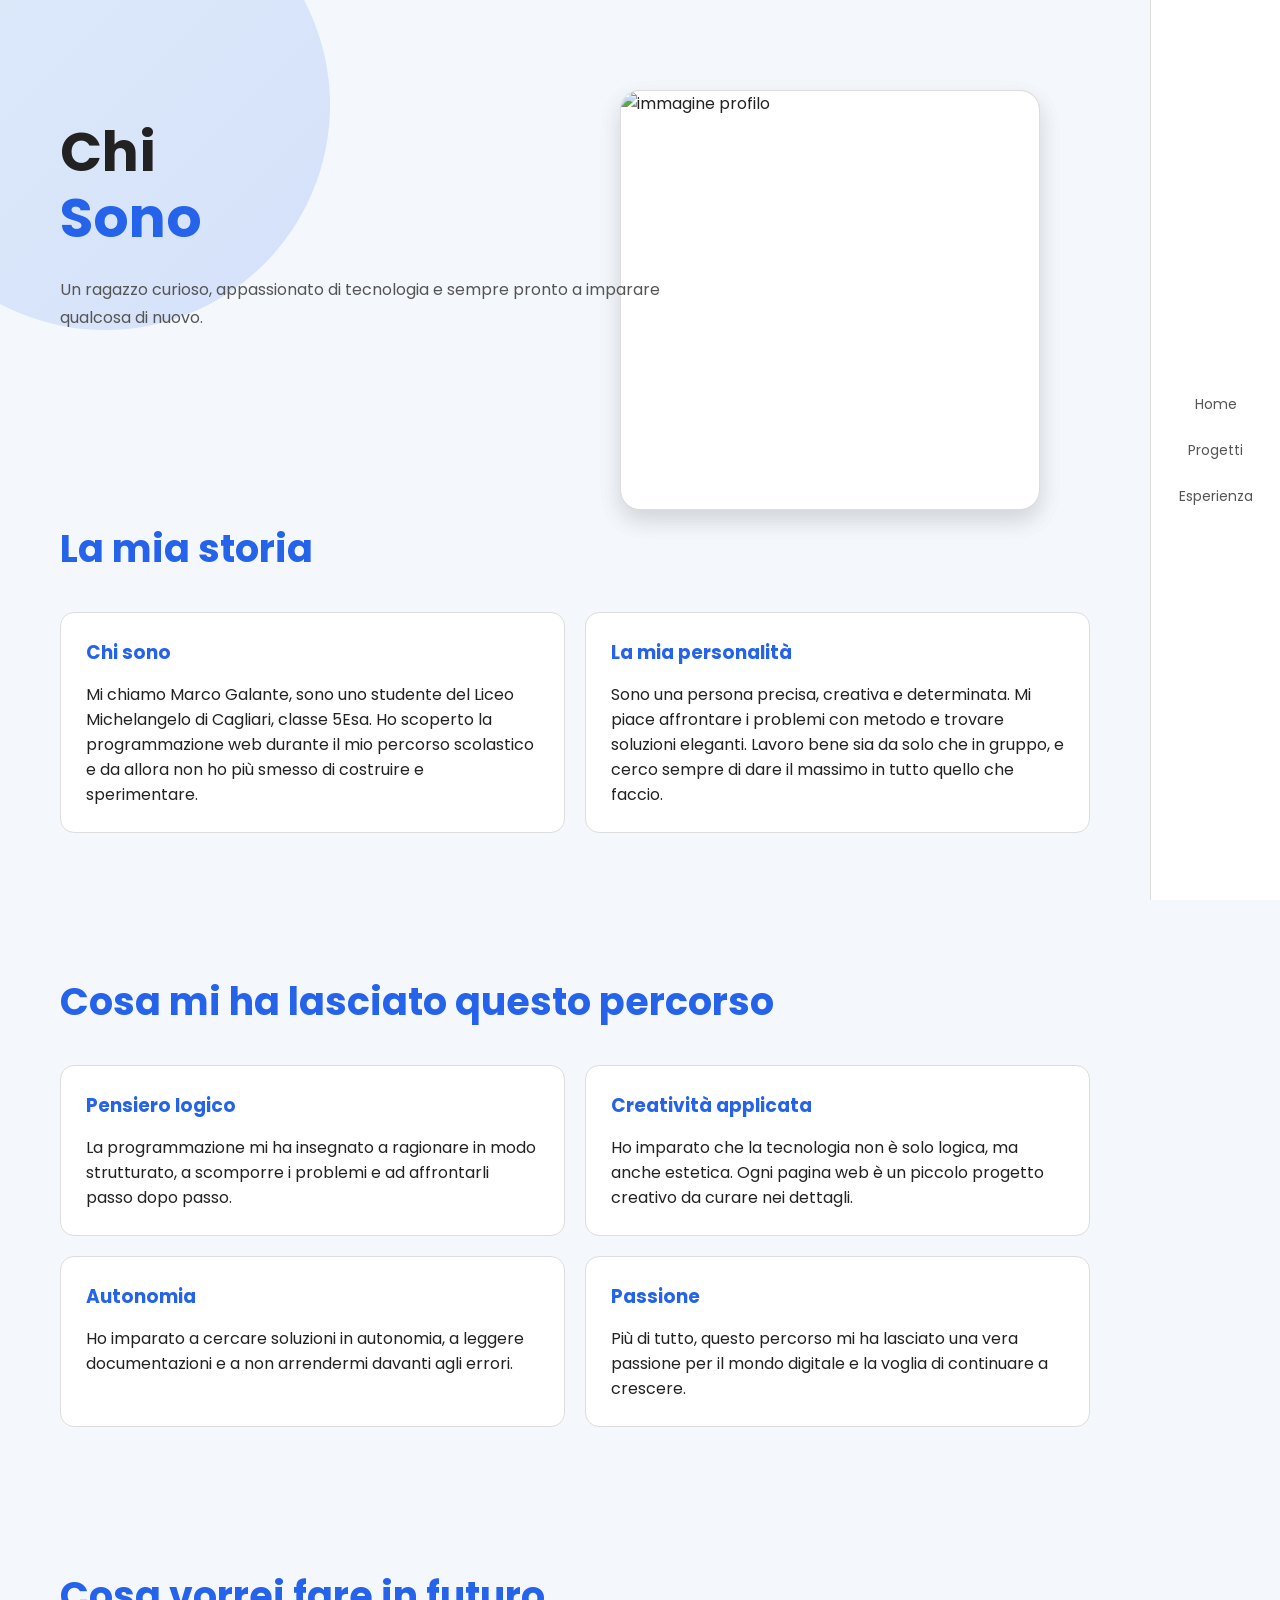
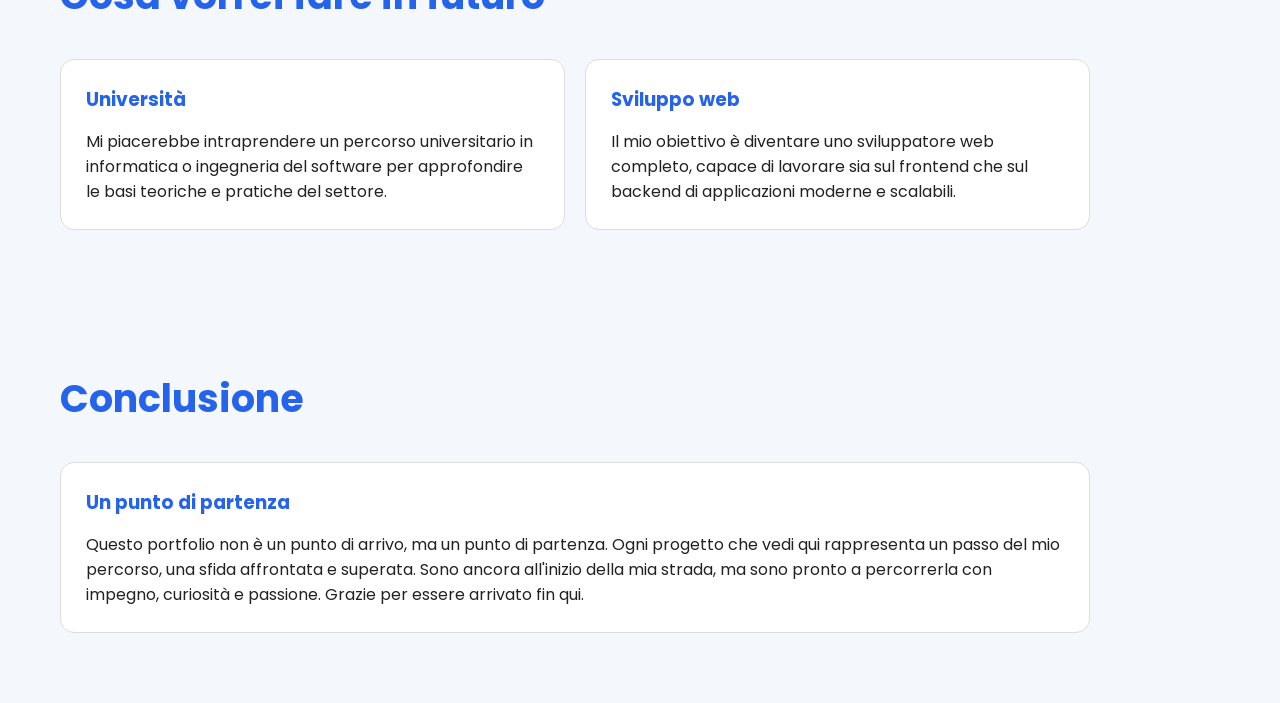
==== chisono.html @ 849cf940 "cambio effettivo" ====
<!DOCTYPE html>
<html lang="it">
<head>
    <meta charset="UTF-8">
    <meta name="viewport" content="width=device-width, initial-scale=1.0">
    <title>Chi Sono</title>
    <link rel="stylesheet" href="style.css">
    <link rel="preconnect" href="https://fonts.googleapis.com">
    <link href="https://fonts.googleapis.com/css2?family=Poppins:wght@300;400;500;600;700&display=swap" rel="stylesheet">
</head>
<body>

<!-- MENU -->
<div class="menu">
    <a href="index.html">Home</a>
    
    <a href="progetti.html">Progetti</a>
    <a href="esperienza.html">Esperienza</a>
</div>

<!-- CONTENUTO -->
<div class="contenuto">

    <!-- HERO -->
    <section class="sezione home">
        <div class="sfondo"></div>
        <h1>Chi<br><span>Sono</span></h1>
        <p>
            Un ragazzo curioso, appassionato di tecnologia
            e sempre pronto a imparare qualcosa di nuovo.
        </p>
    </section>

    <!-- DESCRIZIONE -->
    <section class="sezione animazione">
        <h2 class="titolo">La mia storia</h2>

        <div class="griglia">

            <div class="scheda">
                <h3>Chi sono</h3>
                <p>
                    Mi chiamo Marco Galante, sono uno studente
                    del Liceo Michelangelo di Cagliari, classe 5Esa.
                    Ho scoperto la programmazione web durante il mio
                    percorso scolastico e da allora non ho più smesso
                    di costruire e sperimentare.
                </p>
            </div>

            <div class="scheda">
                <h3>La mia personalità</h3>
                <p>
                    Sono una persona precisa, creativa e determinata.
                    Mi piace affrontare i problemi con metodo e trovare
                    soluzioni eleganti. Lavoro bene sia da solo che
                    in gruppo, e cerco sempre di dare il massimo
                    in tutto quello che faccio.
                </p>
            </div>

        </div>
    </section>

    <!-- COSA MI E' RIMASTO -->
    <section class="sezione animazione">
        <h2 class="titolo">Cosa mi ha lasciato questo percorso</h2>

        <div class="griglia">

            <div class="scheda">
                <h3>Pensiero logico</h3>
                <p>
                    La programmazione mi ha insegnato a ragionare
                    in modo strutturato, a scomporre i problemi
                    e ad affrontarli passo dopo passo.
                </p>
            </div>

            <div class="scheda">
                <h3>Creatività applicata</h3>
                <p>
                    Ho imparato che la tecnologia non è solo logica,
                    ma anche estetica. Ogni pagina web è un piccolo
                    progetto creativo da curare nei dettagli.
                </p>
            </div>

            <div class="scheda">
                <h3>Autonomia</h3>
                <p>
                    Ho imparato a cercare soluzioni in autonomia,
                    a leggere documentazioni e a non arrendermi
                    davanti agli errori.
                </p>
            </div>

            <div class="scheda">
                <h3>Passione</h3>
                <p>
                    Più di tutto, questo percorso mi ha lasciato
                    una vera passione per il mondo digitale e
                    la voglia di continuare a crescere.
                </p>
            </div>

        </div>
    </section>

    <!-- FUTURO -->
    <section class="sezione animazione">
        <h2 class="titolo">Cosa vorrei fare in futuro</h2>

        <div class="griglia">

            <div class="scheda">
                <h3>Università</h3>
                <p>
                    Mi piacerebbe intraprendere un percorso
                    universitario in informatica o ingegneria
                    del software per approfondire le basi
                    teoriche e pratiche del settore.
                </p>
            </div>

            <div class="scheda">
                <h3>Sviluppo web</h3>
                <p>
                    Il mio obiettivo è diventare uno sviluppatore
                    web completo, capace di lavorare sia sul
                    frontend che sul backend di applicazioni
                    moderne e scalabili.
                </p>
            </div>

        </div>
    </section>

    <!-- CONCLUSIONE -->
    <section class="sezione animazione">
        <h2 class="titolo">Conclusione</h2>

        <div class="scheda">
            <h3>Un punto di partenza</h3>
            <p>
                Questo portfolio non è un punto di arrivo,
                ma un punto di partenza. Ogni progetto che
                vedi qui rappresenta un passo del mio percorso,
                una sfida affrontata e superata. Sono ancora
                all'inizio della mia strada, ma sono pronto
                a percorrerla con impegno, curiosità e passione.
                Grazie per essere arrivato fin qui.
            </p>
        </div>
    </section>

</div>
<div class="box-immagine">

    <img src="immagine.jpg" alt="immagine profilo">

</div>
<div class="box-immagine">

    <img src="immagine.jpg" alt="immagine profilo">

</div>

<script src="script.js"></script>
</body>
</html>
---- style.css ----
*{
    margin:0;
    padding:0;
    box-sizing:border-box;
    scroll-behavior:smooth;
}

body{
    font-family:Poppins,sans-serif;
    background:#f4f7fb;
    color:#222;
}

/* MENU */

.menu{
    position:fixed;
    top:0;
    right:0;
    width:130px;
    height:100vh;
    background:white;
    border-left:1px solid #dcdcdc;

    display:flex;
    flex-direction:column;
    justify-content:center;
    align-items:center;
    gap:25px;

    z-index:100;
}

.menu a{
    text-decoration:none;
    color:#555;
    font-size:14px;
    transition:0.3s;
}

.menu a:hover{
    color:#2563eb;
}

/* CONTENUTO */

.contenuto{
    width:calc(100% - 130px);
}

/* SEZIONI */

.sezione{
    padding:70px 60px;
}

/* HOME */

.home{
    min-height:50vh;
    
    display:flex;
    flex-direction:column;
    justify-content:center;

    position:relative;
    overflow:hidden;
}

.sfondo{
    position:absolute;
    width:450px;
    height:450px;
    background:linear-gradient(135deg,#60a5fa,#2563eb);
    border-radius:50%;
    top:-120px;
    left:-120px;
    opacity:0.15;
}

.home h1{
    font-size:55px;
    line-height:1.2;
    z-index:1;
}

.home span{
    color:#2563eb;
}

.scritta{
    margin-top:15px;
    font-size:24px;
    color:#555;
    z-index:1;
}

.home p{
    margin-top:25px;
    max-width:650px;
    line-height:1.7;
    color:#555;
    z-index:1;
}

/* BOTTONE */

.bottone{
    margin-top:30px;
    width:190px;
    padding:13px;
    border:none;
    border-radius:10px;
    background:#2563eb;
    color:white;
    cursor:pointer;
    transition:0.3s;
    font-weight:600;
}

.bottone:hover{
    background:#1d4ed8;
    transform:translateY(-3px);
}

/* TITOLI */

.titolo{
    font-size:38px;
    margin-bottom:35px;
    color:#2563eb;
}

/* CHI SONO */

.griglia{
    display:grid;
    grid-template-columns:1fr 1fr;
    gap:20px;
}

.scheda{
    background:white;
    padding:25px;
    border-radius:14px;
    border:1px solid #ddd;
    transition:0.3s;
}

.scheda:hover{
    transform:translateY(-5px);
    box-shadow:0 8px 20px rgba(0,0,0,0.08);
}

.scheda h3{
    margin-bottom:15px;
    color:#2563eb;
}
.scheda-centrata{
    grid-column: 1 / -1;
    width: 50%;
    margin: 0 auto;
}

/* COMPETENZE */

.competenza{
    margin-bottom:25px;
}

.riga{
    display:flex;
    justify-content:space-between;
    margin-bottom:8px;
}

.barra{
    width:100%;
    height:10px;
    background:#dbeafe;
    border-radius:10px;
    overflow:hidden;
}

.colore{
    width:0;
    height:100%;
    background:linear-gradient(to right,#60a5fa,#2563eb);
    border-radius:10px;
    transition:2s;
}

/* PROGETTI */

.progetti{
    display:grid;
    grid-template-columns:repeat(auto-fit,minmax(240px,1fr));
    gap:20px;
}

.progetto{
    background:white;
    border-radius:14px;
    overflow:hidden;
    border:1px solid #ddd;
    transition:0.3s;
}

.progetto:hover{
    transform:translateY(-5px);
    box-shadow:0 8px 20px rgba(0,0,0,0.08);
}

.progetto img{
    width:100%;
    height:180px;
    object-fit:cover;
}

.testo{
    padding:20px;
}

.testo h3{
    margin-bottom:10px;
    color:#2563eb;
}

.testo p{
    color:#555;
    line-height:1.5;
}

/* CONTATTI */

form{
    max-width:550px;

    display:flex;
    flex-direction:column;
    gap:15px;
}

input,
textarea{
    padding:15px;
    border:1px solid #ccc;
    border-radius:10px;
    font-family:Poppins,sans-serif;
}

textarea{
    resize:none;
    height:160px;
}

/* ANIMAZIONI */

.animazione{
    opacity:0;
    transform:translateY(40px);
    transition:1s;
}

.animazione.attiva{
    opacity:1;
    transform:translateY(0);
}

/* RESPONSIVE */

@media(max-width:900px){

    .menu{
        width:100%;
        height:70px;
        bottom:0;
        top:auto;

        flex-direction:row;
    }

    .contenuto{
        width:100%;
    }

    .sezione{
        padding:50px 25px 100px;
    }

    .home h1{
        font-size:40px;
    }

    .griglia{
        grid-template-columns:1fr;
    }
.contenitore-home{
    flex-direction:column;
}
.box-immagine{
    display:none;
}


}
.contenitore-home{
    display:flex;
    justify-content:space-between;
    align-items:center;
    gap:40px;
    position:relative;
    z-index:1;
}

.testo-home{
    flex:1;
}

.box-immagine{
    width:420px;
    height:420px;
    margin-right:200px;
    margin-top:10px;
    position:absolute;
    top:80px;
    right:40px;
    
    background:white;
    border-radius:20px;
    overflow:hidden;

    border:1px solid #ddd;

    box-shadow:0 10px 25px rgba(0,0,0,0.08);
}
@media(min-width:901px) and (max-width:1024px){

    .menu{
        width:100px;
    }

    .contenuto{
        width:calc(100% - 100px);
    }

    .sezione{
        padding:50px 35px;
    }

    .home h1{
        font-size:42px;
    }

    .griglia{
        grid-template-columns:1fr 1fr;
    }

    .progetti{
        grid-template-columns:repeat(2,1fr);
    }

    .box-immagine{
        width:200px;
        height:200px;
        margin-right:100px;
    }

}

@media(min-width:1025px) and (max-width:1180px){

    .menu{
        width:110px;
    }

    .contenuto{
        width:calc(100% - 110px);
    }

    .sezione{
        padding:55px 40px;
    }

    .home h1{
        font-size:46px;
    }

    .griglia{
        grid-template-columns:1fr 1fr;
    }

    .progetti{
        grid-template-columns:repeat(2,1fr);
    }

    .box-immagine{
        width:320px;
        height:320px;
        margin-right:120px;
    }

}
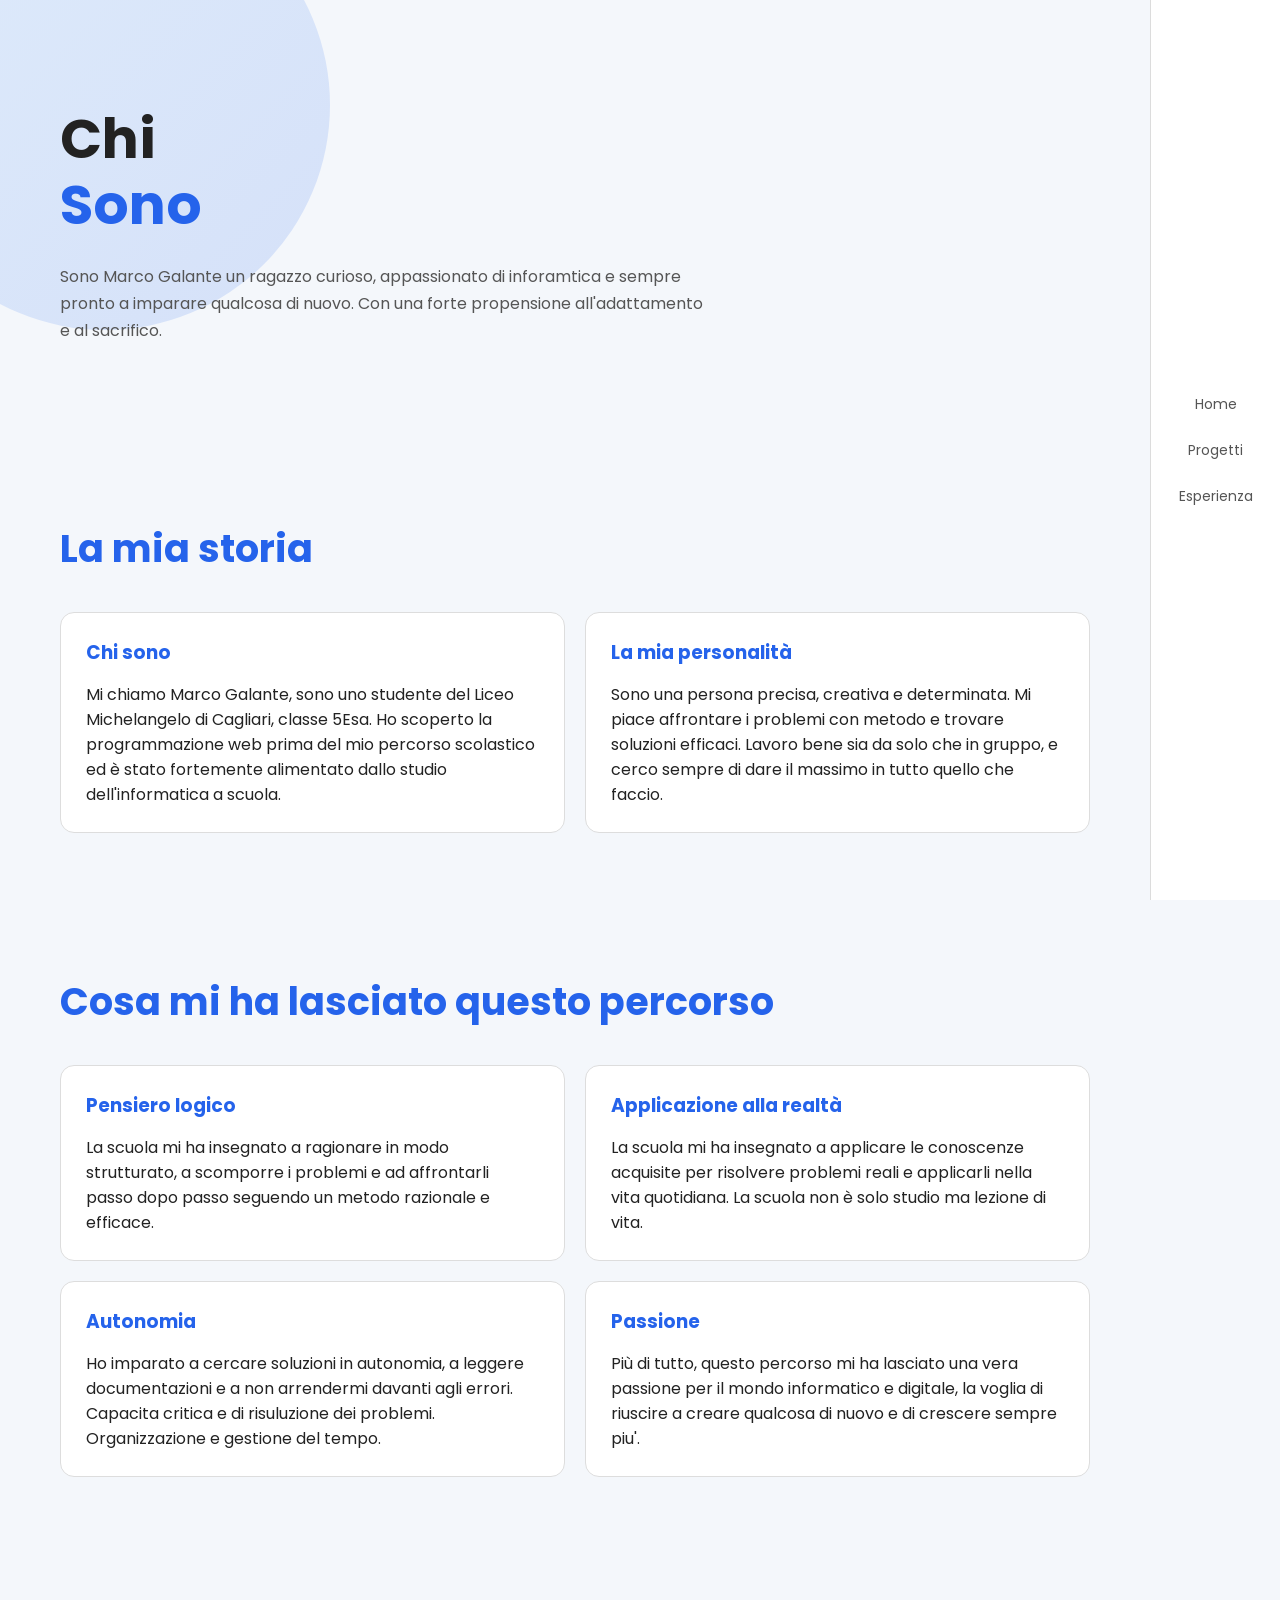
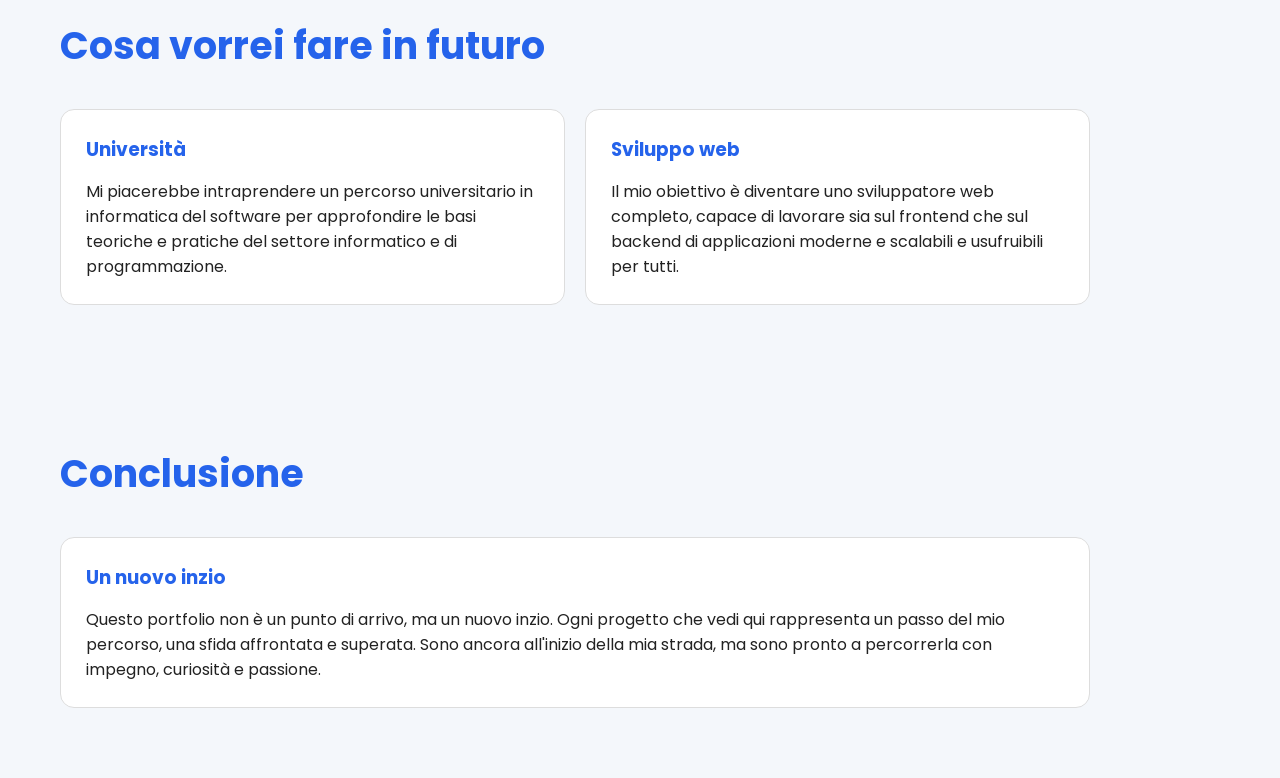
==== commit eb56ea6b: "finuto tutto" ====
--- a/chisono.html
+++ b/chisono.html
@@ -26,8 +26,8 @@
         <div class="sfondo"></div>
         <h1>Chi<br><span>Sono</span></h1>
         <p>
-            Un ragazzo curioso, appassionato di tecnologia
-            e sempre pronto a imparare qualcosa di nuovo.
+            Sono Marco Galante un ragazzo curioso, appassionato di inforamtica
+            e sempre pronto a imparare qualcosa di nuovo. Con una forte propensione all'adattamento e al sacrifico.
         </p>
     </section>
 
@@ -42,9 +42,9 @@
                 <p>
                     Mi chiamo Marco Galante, sono uno studente
                     del Liceo Michelangelo di Cagliari, classe 5Esa.
-                    Ho scoperto la programmazione web durante il mio
-                    percorso scolastico e da allora non ho più smesso
-                    di costruire e sperimentare.
+                    Ho scoperto la programmazione web prima del mio
+                    percorso scolastico ed è stato fortemente alimentato dallo
+                    studio dell'informatica a scuola.
                 </p>
             </div>
 
@@ -53,7 +53,7 @@
                 <p>
                     Sono una persona precisa, creativa e determinata.
                     Mi piace affrontare i problemi con metodo e trovare
-                    soluzioni eleganti. Lavoro bene sia da solo che
+                    soluzioni efficaci. Lavoro bene sia da solo che
                     in gruppo, e cerco sempre di dare il massimo
                     in tutto quello che faccio.
                 </p>
@@ -71,18 +71,18 @@
             <div class="scheda">
                 <h3>Pensiero logico</h3>
                 <p>
-                    La programmazione mi ha insegnato a ragionare
+                    La scuola mi ha insegnato a ragionare
                     in modo strutturato, a scomporre i problemi
-                    e ad affrontarli passo dopo passo.
+                    e ad affrontarli passo dopo passo seguendo un metodo razionale e efficace.
                 </p>
             </div>
 
             <div class="scheda">
-                <h3>Creatività applicata</h3>
+                <h3>Applicazione alla realtà</h3>
                 <p>
-                    Ho imparato che la tecnologia non è solo logica,
-                    ma anche estetica. Ogni pagina web è un piccolo
-                    progetto creativo da curare nei dettagli.
+                    La scuola mi ha insegnato a applicare
+                    le conoscenze acquisite per risolvere problemi
+                    reali e applicarli nella vita quotidiana. La scuola non è solo studio ma lezione di vita.
                 </p>
             </div>
 
@@ -91,7 +91,8 @@
                 <p>
                     Ho imparato a cercare soluzioni in autonomia,
                     a leggere documentazioni e a non arrendermi
-                    davanti agli errori.
+                    davanti agli errori. Capacita critica e di risuluzione dei problemi.
+                    Organizzazione e gestione del tempo.
                 </p>
             </div>
 
@@ -99,8 +100,8 @@
                 <h3>Passione</h3>
                 <p>
                     Più di tutto, questo percorso mi ha lasciato
-                    una vera passione per il mondo digitale e
-                    la voglia di continuare a crescere.
+                    una vera passione per il mondo informatico e digitale,
+                    la voglia di riuscire a creare qualcosa di nuovo e di crescere sempre piu'.
                 </p>
             </div>
 
@@ -117,9 +118,9 @@
                 <h3>Università</h3>
                 <p>
                     Mi piacerebbe intraprendere un percorso
-                    universitario in informatica o ingegneria
+                    universitario in informatica
                     del software per approfondire le basi
-                    teoriche e pratiche del settore.
+                    teoriche e pratiche del settore informatico e di programmazione.
                 </p>
             </div>
 
@@ -129,7 +130,7 @@
                     Il mio obiettivo è diventare uno sviluppatore
                     web completo, capace di lavorare sia sul
                     frontend che sul backend di applicazioni
-                    moderne e scalabili.
+                    moderne e scalabili e usufruibili per tutti.
                 </p>
             </div>
 
@@ -141,30 +142,21 @@
         <h2 class="titolo">Conclusione</h2>
 
         <div class="scheda">
-            <h3>Un punto di partenza</h3>
+            <h3>Un nuovo inzio</h3>
             <p>
                 Questo portfolio non è un punto di arrivo,
-                ma un punto di partenza. Ogni progetto che
+                ma un nuovo inzio. Ogni progetto che
                 vedi qui rappresenta un passo del mio percorso,
                 una sfida affrontata e superata. Sono ancora
                 all'inizio della mia strada, ma sono pronto
                 a percorrerla con impegno, curiosità e passione.
-                Grazie per essere arrivato fin qui.
+                
             </p>
         </div>
     </section>
 
 </div>
-<div class="box-immagine">
 
-    <img src="immagine.jpg" alt="immagine profilo">
-
-</div>
-<div class="box-immagine">
-
-    <img src="immagine.jpg" alt="immagine profilo">
-
-</div>
 
 <script src="script.js"></script>
 </body>
--- a/style.css
+++ b/style.css
@@ -9,6 +9,7 @@
     font-family:Poppins,sans-serif;
     background:#f4f7fb;
     color:#222;
+    scrollbar-width: none;
 }
 
 /* MENU */
@@ -301,6 +302,9 @@
 .box-immagine{
     display:none;
 }
+.scheda-centrata{
+        width: 100%;
+    }
 
 
 }
@@ -400,4 +404,4 @@
         margin-right:120px;
     }
 
-}+}
